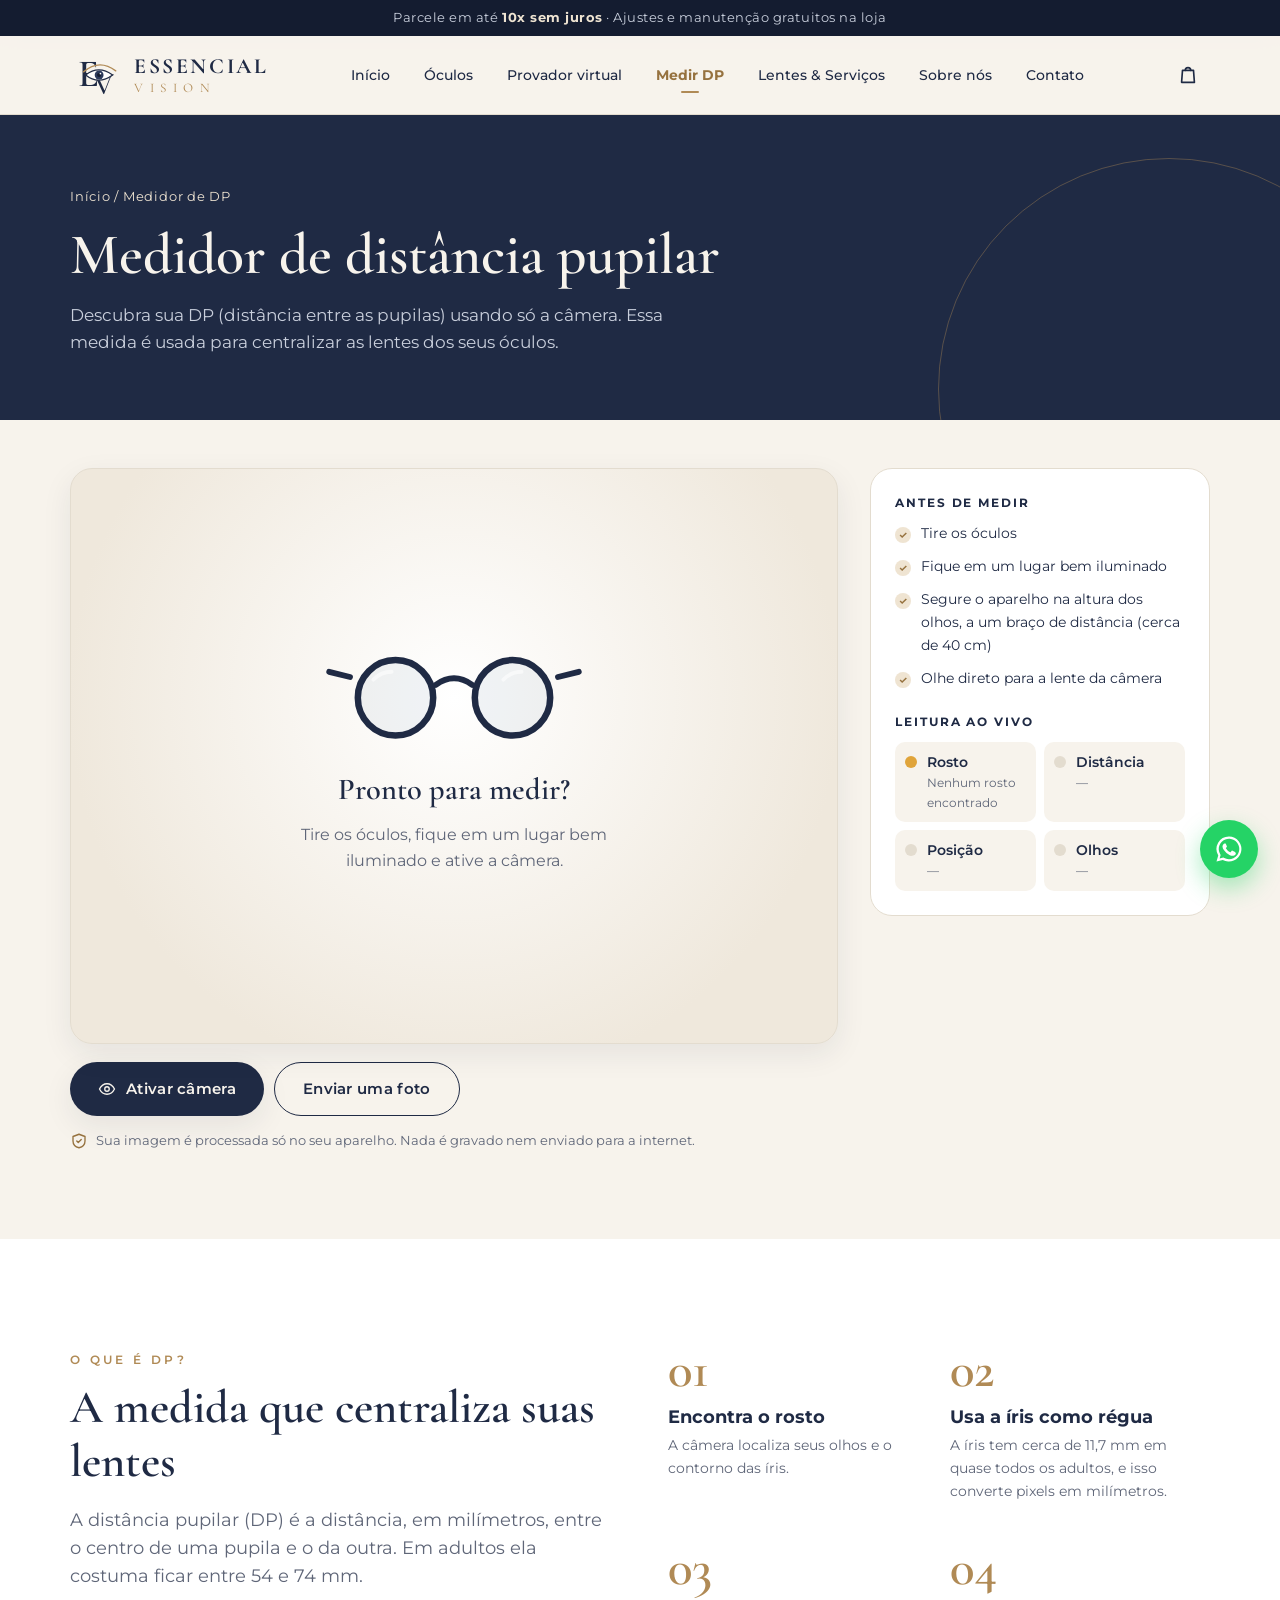
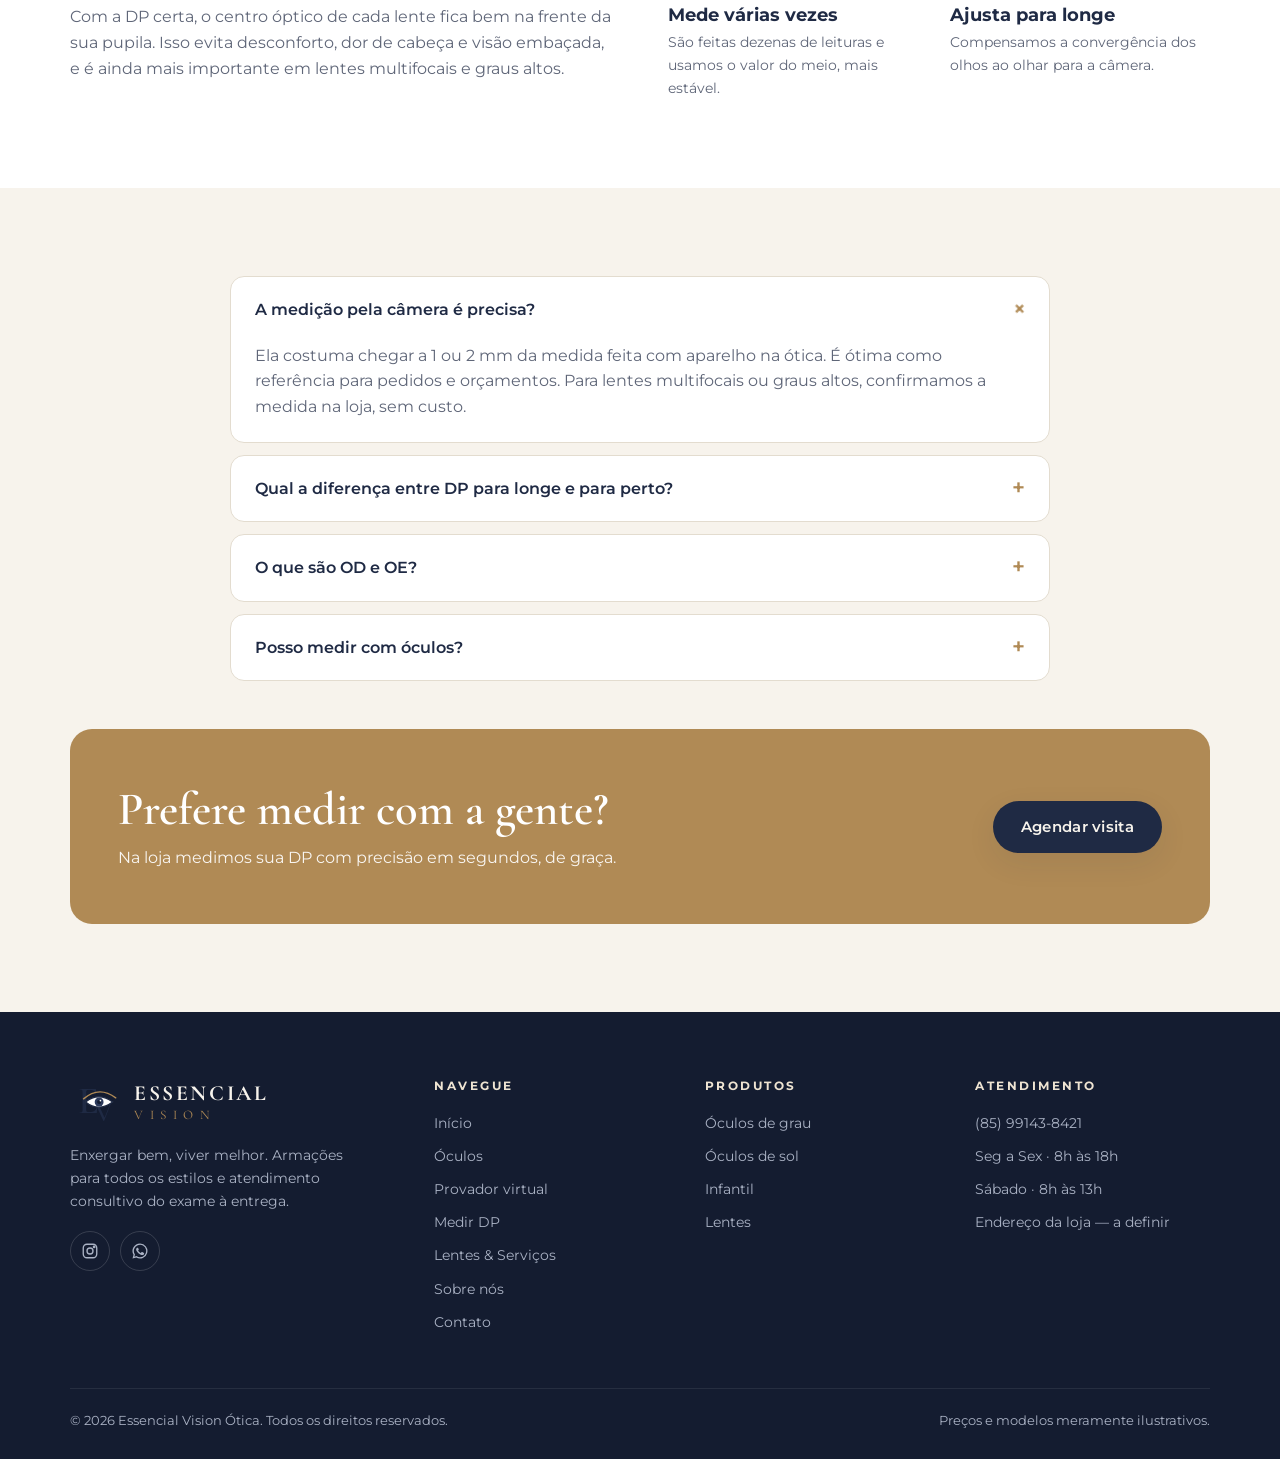
==== medidor.html @ 9a1ccf71 "Adiciona medidor de distância pupilar (DP) pela câmera Co-Authored-By: Claude Opus 5.5 <noreply@anth" ====
<!doctype html>
<html lang="pt-BR">
<head>
  <meta charset="utf-8">
  <meta name="viewport" content="width=device-width, initial-scale=1">
  <title>Medidor de DP | Essencial Vision Ótica</title>
  <meta name="description" content="Meça sua distância pupilar (DP) pela câmera do celular ou do computador, de graça, com o medidor online da Essencial Vision Ótica.">
  <link rel="icon" href="assets/logo-instagram.jpg">
  <link rel="preconnect" href="https://fonts.googleapis.com">
  <link rel="preconnect" href="https://fonts.gstatic.com" crossorigin>
  <link href="https://fonts.googleapis.com/css2?family=Cormorant+Garamond:wght@500;600;700&family=Montserrat:wght@400;500;600;700;800&display=swap" rel="stylesheet">
  <link rel="stylesheet" href="assets/style.css">
</head>
<body>
  <div id="site-header"></div>

  <main>
    <section class="page-hero">
      <div class="container">
        <div class="breadcrumb"><a href="index.html">Início</a> / Medidor de DP</div>
        <h1>Medidor de distância pupilar</h1>
        <p>Descubra sua DP (distância entre as pupilas) usando só a câmera. Essa medida é usada para centralizar as lentes dos seus óculos.</p>
      </div>
    </section>

    <section class="section" style="padding-top:48px">
      <div class="container tryon">
        <!-- Câmera -->
        <div>
          <div class="tryon__stage pd-stage" id="pd-stage" data-mode="idle">
            <video id="pd-video" playsinline muted autoplay hidden></video>
            <img id="pd-photo" alt="Sua foto" hidden>
            <canvas id="pd-canvas" aria-hidden="true"></canvas>
            <div class="pd-guide" aria-hidden="true"></div>
            <div class="pd-intro" id="pd-intro">
              <div class="pd-intro__art" data-art="redondo|#1f2a44|#9fb3c8|0.15"></div>
              <strong>Pronto para medir?</strong>
              <span>Tire os óculos, fique em um lugar bem iluminado e ative a câmera.</span>
            </div>
            <div class="tryon__hint" id="pd-dica" hidden>Centralize o rosto na moldura</div>
            <div class="tryon__status" id="pd-status" role="status" hidden></div>
            <div class="pd-progress" id="pd-progresso" hidden><span></span></div>
          </div>

          <div class="tryon__controls">
            <button class="btn btn--primary" id="btn-camera"><span data-icon="eye"></span> Ativar câmera</button>
            <button class="btn btn--gold" id="btn-medir" hidden>Medir agora</button>
            <label class="btn btn--outline" for="pd-upload" style="margin:0">Enviar uma foto</label>
            <input type="file" id="pd-upload" accept="image/*" hidden>
            <button class="btn btn--outline" id="btn-parar" hidden>Recomeçar</button>
          </div>
          <p class="tryon__privacy"><span data-icon="shield"></span> Sua imagem é processada só no seu aparelho. Nada é gravado nem enviado para a internet.</p>
        </div>

        <!-- Painel -->
        <aside class="tryon__panel">
          <h4 class="tryon__label">Antes de medir</h4>
          <ul class="checklist" style="margin:0 0 6px">
            <li>Tire os óculos</li>
            <li>Fique em um lugar bem iluminado</li>
            <li>Segure o aparelho na altura dos olhos, a um braço de distância (cerca de 40 cm)</li>
            <li>Olhe direto para a lente da câmera</li>
          </ul>

          <h4 class="tryon__label">Leitura ao vivo</h4>
          <ul class="pd-checks">
            <li data-check="rosto"><i></i><div>Rosto<small>—</small></div></li>
            <li data-check="distancia"><i></i><div>Distância<small>—</small></div></li>
            <li data-check="reto"><i></i><div>Posição<small>—</small></div></li>
            <li data-check="olhos"><i></i><div>Olhos<small>—</small></div></li>
          </ul>

          <div class="pd-result" id="pd-resultado" hidden>
            <span class="product__cat">Sua DP para longe</span>
            <div class="pd-result__big"><span id="pd-valor">—</span> <small>mm</small></div>
            <div class="pd-result__grid">
              <div><small>Para perto (leitura)</small><strong><span id="pd-perto">—</span> mm</strong></div>
              <div><small>Olho direito (OD)</small><strong><span id="pd-od">—</span> mm</strong></div>
              <div><small>Olho esquerdo (OE)</small><strong><span id="pd-oe">—</span> mm</strong></div>
            </div>
            <p class="pd-result__note" id="pd-precisao"></p>
            <div style="display:flex;flex-direction:column;gap:10px;margin-top:14px">
              <button class="btn btn--primary" id="pd-wa"><span data-icon="whatsapp"></span> Enviar para a loja</button>
              <button class="btn btn--outline" id="pd-copiar">Copiar medidas</button>
            </div>
          </div>
        </aside>
      </div>
    </section>

    <!-- Explicação -->
    <section class="section section--white">
      <div class="container split">
        <div>
          <span class="eyebrow">O que é DP?</span>
          <h2>A medida que centraliza suas lentes</h2>
          <p class="lead">A distância pupilar (DP) é a distância, em milímetros, entre o centro de uma pupila e o da outra. Em adultos ela costuma ficar entre 54 e 74 mm.</p>
          <p style="color:var(--muted)">Com a DP certa, o centro óptico de cada lente fica bem na frente da sua pupila. Isso evita desconforto, dor de cabeça e visão embaçada, e é ainda mais importante em lentes multifocais e graus altos.</p>
        </div>
        <div class="steps pd-how">
          <div class="step"><h3>Encontra o rosto</h3><p>A câmera localiza seus olhos e o contorno das íris.</p></div>
          <div class="step"><h3>Usa a íris como régua</h3><p>A íris tem cerca de 11,7 mm em quase todos os adultos, e isso converte pixels em milímetros.</p></div>
          <div class="step"><h3>Mede várias vezes</h3><p>São feitas dezenas de leituras e usamos o valor do meio, mais estável.</p></div>
          <div class="step"><h3>Ajusta para longe</h3><p>Compensamos a convergência dos olhos ao olhar para a câmera.</p></div>
        </div>
      </div>
    </section>

    <section class="section">
      <div class="container">
        <div class="faq">
          <details open><summary>A medição pela câmera é precisa?</summary><p>Ela costuma chegar a 1 ou 2 mm da medida feita com aparelho na ótica. É ótima como referência para pedidos e orçamentos. Para lentes multifocais ou graus altos, confirmamos a medida na loja, sem custo.</p></details>
          <details><summary>Qual a diferença entre DP para longe e para perto?</summary><p>Ao olhar para perto os olhos se aproximam (convergem), por isso a DP de perto é cerca de 3 mm menor. Óculos de uso geral usam a DP de longe; óculos só de leitura usam a de perto.</p></details>
          <details><summary>O que são OD e OE?</summary><p>É a DP monocular: a distância de cada pupila até o centro do nariz. OD é o olho direito e OE o esquerdo. Ela é usada em lentes multifocais e quando o rosto não é perfeitamente simétrico (o que é normal).</p></details>
          <details><summary>Posso medir com óculos?</summary><p>Não. Os óculos refletem luz e distorcem a imagem dos olhos. Tire os óculos para medir.</p></details>
        </div>
        <div class="cta" style="margin-top:48px">
          <div><h2>Prefere medir com a gente?</h2><p>Na loja medimos sua DP com precisão em segundos, de graça.</p></div>
          <a href="contato.html" class="btn btn--primary">Agendar visita</a>
        </div>
      </div>
    </section>
  </main>

  <div id="site-footer"></div>
  <script src="assets/app.js"></script>
  <script type="module" src="assets/medidor.js"></script>
</body>
</html>
---- assets/style.css ----
/* ==========================================================
   Essencial Vision Ótica — estilos globais
   Cores baseadas na identidade do Instagram @oticaessencialvision
   ========================================================== */
:root {
  --navy: #1f2a44;
  --navy-900: #141c30;
  --navy-700: #2c3a5c;
  --gold: #b08a55;
  --gold-600: #96723f;
  --gold-100: #efe4d2;
  --cream: #f7f3ec;
  --cream-200: #efe8dc;
  --white: #ffffff;
  --text: #1f2a44;
  --muted: #5f6678;
  --line: #e3dccf;
  --danger: #a3302a;
  --success: #2f7a4f;

  --serif: "Cormorant Garamond", Georgia, "Times New Roman", serif;
  --sans: "Montserrat", "Segoe UI", Arial, sans-serif;

  --radius: 14px;
  --radius-lg: 22px;
  --shadow: 0 10px 30px rgba(31, 42, 68, 0.08);
  --shadow-lg: 0 20px 50px rgba(31, 42, 68, 0.16);
  --max: 1180px;
}

* { box-sizing: border-box; margin: 0; padding: 0; }
html { scroll-behavior: smooth; }
body {
  font-family: var(--sans);
  color: var(--text);
  background: var(--cream);
  line-height: 1.6;
  -webkit-font-smoothing: antialiased;
}
img, svg { max-width: 100%; display: block; }
a { color: inherit; text-decoration: none; }
button { font: inherit; cursor: pointer; border: 0; background: none; color: inherit; }
input, select, textarea { font: inherit; color: inherit; }

.container { width: 100%; max-width: var(--max); margin: 0 auto; padding: 0 20px; }
.section { padding: 88px 0; }
.section--white { background: var(--white); }
.section--navy { background: var(--navy); color: var(--cream); }
.section-head { text-align: center; max-width: 680px; margin: 0 auto 48px; }
.eyebrow {
  display: inline-block;
  font-size: .75rem; font-weight: 600; letter-spacing: .28em; text-transform: uppercase;
  color: var(--gold);
  margin-bottom: 12px;
}
h1, h2, h3 { line-height: 1.15; }
h1 { font-family: var(--sans); font-weight: 800; font-size: clamp(2.3rem, 5vw, 3.8rem); letter-spacing: -.02em; }
h2 { font-family: var(--serif); font-weight: 600; font-size: clamp(2rem, 4vw, 2.9rem); }
h3 { font-size: 1.15rem; font-weight: 700; }
.lead { font-size: 1.1rem; color: var(--muted); }
.section--navy .lead { color: #c9cfdc; }
.gold { color: var(--gold); }

/* ---------- Botões ---------- */
.btn {
  display: inline-flex; align-items: center; justify-content: center; gap: 10px;
  padding: 14px 28px; border-radius: 999px;
  font-weight: 600; font-size: .95rem; letter-spacing: .02em;
  transition: transform .2s, background .2s, box-shadow .2s, color .2s;
}
.btn:hover { transform: translateY(-2px); }
.btn--primary { background: var(--navy); color: var(--cream); box-shadow: var(--shadow); }
.btn--primary:hover { background: var(--navy-700); }
.btn--gold { background: var(--gold); color: var(--white); }
.btn--gold:hover { background: var(--gold-600); }
.btn--outline { border: 1.5px solid var(--navy); color: var(--navy); }
.btn--outline:hover { background: var(--navy); color: var(--cream); }
.btn--light { border: 1.5px solid rgba(247,243,236,.5); color: var(--cream); }
.btn--light:hover { background: var(--cream); color: var(--navy); }
.btn--block { width: 100%; }
.btn svg { width: 18px; height: 18px; }

/* ---------- Topo / navegação ---------- */
.topbar {
  background: var(--navy-900); color: #c9cfdc; font-size: .8rem;
  text-align: center; padding: 8px 16px; letter-spacing: .04em;
}
.topbar strong { color: var(--gold-100); }
.header {
  position: sticky; top: 0; z-index: 50;
  background: rgba(247, 243, 236, .94);
  backdrop-filter: blur(10px);
  border-bottom: 1px solid var(--line);
}
.header__inner { display: flex; align-items: center; justify-content: space-between; height: 78px; gap: 20px; }
.brand { display: flex; align-items: center; gap: 12px; }
.brand__mark { width: 52px; height: 52px; }
.brand__text { display: flex; flex-direction: column; line-height: 1; }
.brand__name { font-family: var(--serif); font-weight: 700; font-size: 1.35rem; letter-spacing: .12em; color: var(--navy); }
.brand__sub { font-family: var(--serif); font-size: .82rem; letter-spacing: .5em; color: var(--gold); margin-top: 4px; }

.nav { display: flex; align-items: center; gap: 6px; }
.nav a {
  position: relative; padding: 10px 14px; font-size: .9rem; font-weight: 500; color: var(--navy);
  border-radius: 999px; transition: background .2s;
}
.nav a:hover { background: var(--cream-200); }
.nav a.active { color: var(--gold-600); font-weight: 700; }
.nav a.active::after {
  content: ""; position: absolute; left: 50%; bottom: 4px; width: 18px; height: 2px;
  background: var(--gold); transform: translateX(-50%); border-radius: 2px;
}
.header__actions { display: flex; align-items: center; gap: 8px; }
.icon-btn {
  position: relative; width: 44px; height: 44px; border-radius: 50%;
  display: grid; place-items: center; color: var(--navy); transition: background .2s;
}
.icon-btn:hover { background: var(--cream-200); }
.icon-btn svg { width: 22px; height: 22px; }
.cart-count {
  position: absolute; top: 4px; right: 2px; min-width: 18px; height: 18px; padding: 0 5px;
  border-radius: 999px; background: var(--gold); color: #fff; font-size: .68rem; font-weight: 700;
  display: grid; place-items: center;
}
.cart-count[data-count="0"] { display: none; }
.menu-toggle { display: none; }

@media (max-width: 920px) {
  .menu-toggle { display: grid; }
  .nav {
    position: absolute; top: 100%; left: 0; right: 0; flex-direction: column; align-items: stretch;
    background: var(--cream); padding: 12px 20px 24px; border-bottom: 1px solid var(--line);
    box-shadow: var(--shadow); display: none;
  }
  .nav.open { display: flex; animation: pop .2s ease; }
  .nav a { padding: 14px 12px; border-radius: 10px; }
  .nav a.active::after { left: 12px; transform: none; bottom: 8px; }
  .brand__name { font-size: 1.1rem; }
  .brand__mark { width: 44px; height: 44px; }
}

/* ---------- Hero ---------- */
.hero { position: relative; overflow: hidden; padding: 80px 0 100px; }
.hero::before {
  content: ""; position: absolute; right: -180px; top: -160px; width: 620px; height: 620px;
  border-radius: 50%; background: radial-gradient(circle, var(--gold-100) 0%, transparent 70%);
}
.hero__grid { position: relative; display: grid; grid-template-columns: 1.1fr 1fr; gap: 48px; align-items: center; }
.hero h1 span { color: var(--gold); display: block; }
.hero .lead { margin: 22px 0 34px; max-width: 520px; }
.hero__cta { display: flex; flex-wrap: wrap; gap: 14px; }
.hero__stats { display: flex; gap: 36px; margin-top: 44px; flex-wrap: wrap; }
.hero__stats strong { display: block; font-weight: 800; font-size: 1.9rem; color: var(--navy); line-height: 1; }
.hero__stats span { font-size: .82rem; color: var(--muted); }
.hero__visual {
  position: relative; aspect-ratio: 1/1; border-radius: 50%;
  background: var(--navy); display: grid; place-items: center; box-shadow: var(--shadow-lg);
}
.hero__visual::after {
  content: ""; position: absolute; inset: -16px; border-radius: 50%; border: 1.5px solid var(--gold); opacity: .55;
}
.hero__visual .glasses, .frame .glasses { width: 100%; }
.btn [data-icon], .socials [data-icon] { display: inline-flex; }
.hero__badge {
  position: absolute; background: var(--white); border-radius: 16px; padding: 14px 18px;
  box-shadow: var(--shadow-lg); font-size: .82rem; display: flex; gap: 12px; align-items: center;
}
.hero__badge strong { display: block; color: var(--navy); font-size: .95rem; }
.hero__badge .dot { width: 38px; height: 38px; border-radius: 50%; background: var(--gold-100); display: grid; place-items: center; color: var(--gold-600); }
.hero__badge .dot svg { width: 20px; height: 20px; }
.hero__badge--1 { left: -24px; bottom: 12%; }
.hero__badge--2 { right: -10px; top: 10%; }

@media (max-width: 920px) {
  .hero { padding: 48px 0 72px; }
  .hero__grid { grid-template-columns: 1fr; }
  .hero__visual { max-width: 420px; margin: 0 auto; width: 100%; }
  .hero__badge--1 { left: 0; }
  .hero__badge--2 { right: 0; }
}

/* ---------- Page header (páginas internas) ---------- */
.page-hero { background: var(--navy); color: var(--cream); padding: 72px 0 64px; position: relative; overflow: hidden; }
.page-hero::after {
  content: ""; position: absolute; right: -120px; bottom: -200px; width: 460px; height: 460px;
  border-radius: 50%; border: 1.5px solid rgba(176,138,85,.4);
}
.page-hero h1 { font-family: var(--serif); font-weight: 600; font-size: clamp(2.4rem, 5vw, 3.6rem); letter-spacing: 0; }
.page-hero p { color: #c9cfdc; max-width: 620px; margin-top: 14px; font-size: 1.05rem; }
.breadcrumb { font-size: .8rem; color: var(--gold-100); margin-bottom: 14px; letter-spacing: .06em; }
.breadcrumb a:hover { text-decoration: underline; }

/* ---------- Cards de benefícios ---------- */
.features { display: grid; grid-template-columns: repeat(4, 1fr); gap: 20px; }
.feature {
  background: var(--white); border: 1px solid var(--line); border-radius: var(--radius);
  padding: 28px 24px; transition: transform .25s, box-shadow .25s;
}
.feature:hover { transform: translateY(-4px); box-shadow: var(--shadow); }
.feature__icon {
  width: 52px; height: 52px; border-radius: 14px; background: var(--navy); color: var(--gold-100);
  display: grid; place-items: center; margin-bottom: 18px;
}
.feature__icon svg { width: 26px; height: 26px; }
.feature p { color: var(--muted); font-size: .92rem; margin-top: 8px; }
@media (max-width: 920px) { .features { grid-template-columns: repeat(2, 1fr); } }
@media (max-width: 560px) { .features { grid-template-columns: 1fr; } }

/* ---------- Categorias ---------- */
.categories { display: grid; grid-template-columns: repeat(3, 1fr); gap: 22px; }
.category {
  position: relative; border-radius: var(--radius-lg); overflow: hidden; min-height: 300px;
  display: flex; flex-direction: column; justify-content: flex-end; padding: 28px;
  color: var(--cream); background: var(--navy); transition: transform .25s;
}
.category:hover { transform: translateY(-4px); }
.category:nth-child(2) { background: var(--gold-600); }
.category:nth-child(3) { background: var(--navy-700); }
.category .glasses { position: absolute; top: 34px; left: 50%; transform: translateX(-50%); width: 72%; }
.category h3 { font-family: var(--serif); font-size: 1.9rem; font-weight: 600; }
.category span { font-size: .85rem; opacity: .85; display: inline-flex; align-items: center; gap: 6px; }
@media (max-width: 820px) { .categories { grid-template-columns: 1fr; } }

/* ---------- Produtos ---------- */
.products { display: grid; grid-template-columns: repeat(auto-fill, minmax(250px, 1fr)); gap: 22px; }
.product {
  background: var(--white); border: 1px solid var(--line); border-radius: var(--radius);
  overflow: hidden; display: flex; flex-direction: column; transition: transform .25s, box-shadow .25s;
}
.product:hover { transform: translateY(-4px); box-shadow: var(--shadow); }
.product__img {
  position: relative; aspect-ratio: 4/3; background: linear-gradient(160deg, var(--cream) 0%, var(--cream-200) 100%);
  display: grid; place-items: center; cursor: pointer;
}
.product__img .glasses { width: 78%; transition: transform .35s; }
.product:hover .product__img .glasses { transform: scale(1.06) rotate(-2deg); }
.tag {
  position: absolute; top: 12px; left: 12px; padding: 4px 10px; border-radius: 999px;
  font-size: .68rem; font-weight: 700; letter-spacing: .08em; text-transform: uppercase;
  background: var(--navy); color: var(--cream);
}
.tag--gold { background: var(--gold); color: #fff; }
.tag--sale { background: var(--danger); }
.product__body { padding: 18px 18px 20px; display: flex; flex-direction: column; flex: 1; }
.product__cat { font-size: .7rem; letter-spacing: .18em; text-transform: uppercase; color: var(--gold-600); font-weight: 600; }
.product__name { font-size: 1.05rem; font-weight: 700; margin: 4px 0 2px; }
.product__meta { font-size: .82rem; color: var(--muted); }
.swatches { display: flex; gap: 6px; margin-top: 10px; }
.swatch { width: 16px; height: 16px; border-radius: 50%; border: 2px solid var(--white); box-shadow: 0 0 0 1px var(--line); }
.price { margin-top: auto; padding-top: 14px; display: flex; align-items: baseline; gap: 8px; flex-wrap: wrap; }
.price strong { font-size: 1.3rem; color: var(--navy); }
.price del { font-size: .85rem; color: var(--muted); }
.price small { width: 100%; font-size: .78rem; color: var(--muted); }
.product__actions { display: flex; gap: 8px; margin-top: 14px; }
.product__actions .btn { padding: 11px 14px; font-size: .85rem; flex: 1; }

/* ---------- Catálogo: filtros ---------- */
.catalog { display: grid; grid-template-columns: 260px 1fr; gap: 32px; align-items: start; }
.filters {
  position: sticky; top: 98px; background: var(--white); border: 1px solid var(--line);
  border-radius: var(--radius); padding: 22px;
}
.filters h4 { font-size: .75rem; letter-spacing: .2em; text-transform: uppercase; color: var(--gold-600); margin: 20px 0 10px; }
.filters h4:first-child { margin-top: 0; }
.chip-group { display: flex; flex-wrap: wrap; gap: 8px; }
.chip {
  padding: 7px 14px; border-radius: 999px; border: 1px solid var(--line); font-size: .82rem;
  background: var(--cream); transition: all .2s;
}
.chip:hover { border-color: var(--navy); }
.chip.active { background: var(--navy); color: var(--cream); border-color: var(--navy); }
.field { width: 100%; padding: 12px 14px; border: 1px solid var(--line); border-radius: 10px; background: var(--cream); }
.field:focus { outline: 2px solid var(--gold); outline-offset: 1px; border-color: transparent; }
.range-label { display: flex; justify-content: space-between; font-size: .82rem; color: var(--muted); }
input[type="range"] { width: 100%; accent-color: var(--navy); }
.catalog__bar { display: flex; justify-content: space-between; align-items: center; gap: 16px; margin-bottom: 20px; flex-wrap: wrap; }
.catalog__bar p { color: var(--muted); font-size: .9rem; }
.catalog__bar select { width: auto; }
.empty { text-align: center; padding: 60px 20px; color: var(--muted); grid-column: 1 / -1; }
.filters-toggle { display: none; }
.catalog > * { min-width: 0; }
@media (max-width: 920px) {
  .catalog { grid-template-columns: 1fr; }
  .filters { position: static; display: none; }
  .filters.open { display: block; }
  .filters-toggle { display: inline-flex; }
}

/* ---------- Modal produto ---------- */
.modal {
  position: fixed; inset: 0; z-index: 100; background: rgba(20, 28, 48, .6);
  display: none; align-items: center; justify-content: center; padding: 20px;
}
.modal.open { display: flex; }
.modal__box {
  position: relative; background: var(--white); border-radius: var(--radius-lg); max-width: 880px; width: 100%;
  max-height: 92vh; overflow: auto; display: grid; grid-template-columns: 1fr 1fr; animation: pop .25s ease;
}
@keyframes pop { from { opacity: 0; transform: scale(.96); } to { opacity: 1; transform: none; } }
.modal__img { background: var(--cream); display: grid; place-items: center; padding: 40px; }
.modal__body { padding: 36px 32px; }
.modal__close { position: absolute; top: 12px; right: 12px; width: 40px; height: 40px; border-radius: 50%; background: var(--cream); display: grid; place-items: center; }
.modal__close svg { width: 18px; height: 18px; }
.modal h3 { font-family: var(--serif); font-size: 2rem; font-weight: 600; }
.specs { list-style: none; margin: 18px 0; border-top: 1px solid var(--line); }
.specs li { display: flex; justify-content: space-between; padding: 10px 0; border-bottom: 1px solid var(--line); font-size: .9rem; }
.specs li span:first-child { color: var(--muted); }
.color-pick { display: flex; gap: 10px; margin: 8px 0 18px; }
.color-pick button { width: 30px; height: 30px; border-radius: 50%; border: 3px solid var(--white); box-shadow: 0 0 0 1px var(--line); }
.color-pick button.active { box-shadow: 0 0 0 2px var(--gold); }
@media (max-width: 720px) {
  .modal__box { grid-template-columns: 1fr; }
  .modal__body { padding: 26px 22px; }
}

/* ---------- Sacola (drawer) ---------- */
.drawer-overlay { position: fixed; inset: 0; background: rgba(20,28,48,.5); z-index: 90; opacity: 0; pointer-events: none; transition: opacity .3s; }
.drawer-overlay.open { opacity: 1; pointer-events: auto; }
.drawer {
  position: fixed; top: 0; right: 0; height: 100%; width: 400px; max-width: 100%; background: var(--white);
  z-index: 95; transform: translateX(100%); transition: transform .3s; display: flex; flex-direction: column;
}
.drawer.open { transform: none; }
.drawer__head { display: flex; justify-content: space-between; align-items: center; padding: 22px 24px; border-bottom: 1px solid var(--line); }
.drawer__head h3 { font-family: var(--serif); font-size: 1.6rem; font-weight: 600; }
.drawer__items { flex: 1; overflow: auto; padding: 8px 24px; }
.cart-item { display: grid; grid-template-columns: 84px 1fr auto; gap: 14px; padding: 16px 0; border-bottom: 1px solid var(--line); align-items: center; }
.cart-item__img { background: var(--cream); border-radius: 10px; padding: 10px; }
.cart-item h4 { font-size: .92rem; }
.cart-item p { font-size: .8rem; color: var(--muted); }
.qty { display: inline-flex; align-items: center; border: 1px solid var(--line); border-radius: 999px; margin-top: 6px; }
.qty button { width: 28px; height: 28px; font-weight: 700; }
.qty span { min-width: 22px; text-align: center; font-size: .85rem; }
.remove { font-size: .75rem; color: var(--danger); }
.drawer__foot { padding: 20px 24px; border-top: 1px solid var(--line); background: var(--cream); }
.drawer__total { display: flex; justify-content: space-between; font-size: 1.1rem; margin-bottom: 4px; }
.drawer__foot small { display: block; color: var(--muted); margin-bottom: 14px; font-size: .8rem; }
.drawer__empty { text-align: center; color: var(--muted); padding: 60px 10px; }

/* ---------- Lentes / serviços ---------- */
.lens-grid { display: grid; grid-template-columns: repeat(3, 1fr); gap: 22px; }
.lens {
  background: var(--white); border: 1px solid var(--line); border-radius: var(--radius-lg); padding: 30px 26px;
  display: flex; flex-direction: column; position: relative;
}
.lens--featured { border: 2px solid var(--gold); }
.lens--featured::before {
  content: "Mais escolhida"; position: absolute; top: -13px; left: 26px; background: var(--gold); color: #fff;
  font-size: .7rem; font-weight: 700; letter-spacing: .1em; text-transform: uppercase; padding: 4px 12px; border-radius: 999px;
}
.lens h3 { font-family: var(--serif); font-size: 1.7rem; font-weight: 600; }
.lens > p { color: var(--muted); font-size: .9rem; margin: 6px 0 18px; }
.lens__price { font-size: .85rem; color: var(--muted); }
.lens__price strong { font-size: 2rem; color: var(--navy); font-family: var(--serif); }
.checklist { list-style: none; margin: 18px 0 24px; flex: 1; }
.checklist li { position: relative; padding-left: 26px; margin-bottom: 10px; font-size: .9rem; }
.checklist li::before {
  content: ""; position: absolute; left: 0; top: 5px; width: 16px; height: 16px; border-radius: 50%;
  background: var(--gold-100) url("data:image/svg+xml,%3Csvg xmlns='http://www.w3.org/2000/svg' viewBox='0 0 24 24' fill='none' stroke='%2396723f' stroke-width='3.5'%3E%3Cpath d='M5 12l5 5L20 7'/%3E%3C/svg%3E") center/10px no-repeat;
}
@media (max-width: 920px) { .lens-grid { grid-template-columns: 1fr; max-width: 520px; margin: 0 auto; } }

.table-wrap { overflow-x: auto; background: var(--white); border-radius: var(--radius); border: 1px solid var(--line); }
table { width: 100%; border-collapse: collapse; min-width: 560px; }
th, td { text-align: left; padding: 16px 20px; border-bottom: 1px solid var(--line); font-size: .92rem; }
th { background: var(--navy); color: var(--cream); font-weight: 600; font-size: .8rem; letter-spacing: .08em; text-transform: uppercase; }
tr:last-child td { border-bottom: 0; }
td strong { color: var(--navy); }

.steps { display: grid; grid-template-columns: repeat(4, 1fr); gap: 22px; counter-reset: step; }
.step { position: relative; padding-top: 18px; }
.step::before {
  counter-increment: step; content: "0" counter(step);
  font-family: var(--serif); font-size: 3.2rem; font-weight: 600; color: var(--gold); line-height: 1; display: block; margin-bottom: 10px;
}
.step p { color: #c9cfdc; font-size: .9rem; margin-top: 6px; }
@media (max-width: 920px) { .steps { grid-template-columns: repeat(2, 1fr); } }
@media (max-width: 520px) { .steps { grid-template-columns: 1fr; } }

.faq { max-width: 820px; margin: 0 auto; }
.faq details { background: var(--white); border: 1px solid var(--line); border-radius: var(--radius); margin-bottom: 12px; }
.faq summary {
  list-style: none; cursor: pointer; padding: 20px 24px; font-weight: 600; display: flex; justify-content: space-between; gap: 16px;
}
.faq summary::-webkit-details-marker { display: none; }
.faq summary::after { content: "+"; font-size: 1.4rem; color: var(--gold); line-height: 1; transition: transform .2s; }
.faq details[open] summary::after { transform: rotate(45deg); }
.faq details p { padding: 0 24px 22px; color: var(--muted); }

/* ---------- Split / sobre ---------- */
.split { display: grid; grid-template-columns: 1fr 1fr; gap: 56px; align-items: center; }
.split p + p { margin-top: 14px; }
.split .lead { margin-top: 18px; }
.frame {
  position: relative; border-radius: var(--radius-lg); background: var(--navy); aspect-ratio: 4/5;
  display: grid; place-items: center; overflow: hidden;
}
.frame::before { content: ""; position: absolute; inset: 18px; border: 1.5px solid rgba(176,138,85,.55); border-radius: 16px; }
.frame .logo-full { width: 70%; }
@media (max-width: 860px) { .split { grid-template-columns: 1fr; } .frame { max-width: 440px; } }

.values { display: grid; grid-template-columns: repeat(3, 1fr); gap: 22px; }
.value { border-top: 2px solid var(--gold); padding-top: 20px; }
.value h3 { font-family: var(--serif); font-size: 1.6rem; font-weight: 600; }
.value p { color: var(--muted); margin-top: 6px; font-size: .93rem; }
@media (max-width: 820px) { .values { grid-template-columns: 1fr; } }

.team { display: grid; grid-template-columns: repeat(3, 1fr); gap: 22px; }
.member { background: var(--white); border: 1px solid var(--line); border-radius: var(--radius); padding: 28px; text-align: center; }
.avatar {
  width: 96px; height: 96px; margin: 0 auto 16px; border-radius: 50%; background: var(--navy); color: var(--gold-100);
  display: grid; place-items: center; font-family: var(--serif); font-size: 2.2rem; font-weight: 600;
  box-shadow: 0 0 0 4px var(--white), 0 0 0 5px var(--gold);
}
.member p { color: var(--muted); font-size: .88rem; }
@media (max-width: 820px) { .team { grid-template-columns: 1fr; max-width: 420px; margin: 0 auto; } }

/* ---------- Depoimentos ---------- */
.testimonials { display: grid; grid-template-columns: repeat(3, 1fr); gap: 22px; }
.testimonial { background: rgba(255,255,255,.05); border: 1px solid rgba(255,255,255,.1); border-radius: var(--radius); padding: 28px; }
.stars { color: var(--gold); letter-spacing: 3px; margin-bottom: 12px; }
.testimonial p { color: #dfe3ec; font-size: .95rem; }
.testimonial strong { display: block; margin-top: 16px; color: var(--gold-100); font-size: .9rem; }
@media (max-width: 920px) { .testimonials { grid-template-columns: 1fr; } }

/* ---------- CTA ---------- */
.cta {
  background: var(--gold); color: var(--white); border-radius: var(--radius-lg); padding: 54px 48px;
  display: flex; align-items: center; justify-content: space-between; gap: 30px; flex-wrap: wrap;
}
.cta h2 { color: var(--white); }
.cta p { opacity: .92; margin-top: 8px; }
.cta .btn--primary { background: var(--navy); }

/* ---------- Contato ---------- */
.contact { display: grid; grid-template-columns: 1.2fr 1fr; gap: 32px; align-items: start; }
.card { background: var(--white); border: 1px solid var(--line); border-radius: var(--radius-lg); padding: 34px; }
.form-grid { display: grid; grid-template-columns: 1fr 1fr; gap: 16px; }
.form-grid .full { grid-column: 1 / -1; }
label { display: block; font-size: .82rem; font-weight: 600; margin-bottom: 6px; }
textarea.field { resize: vertical; min-height: 110px; }
.info-list { list-style: none; }
.info-list li { display: flex; gap: 16px; padding: 18px 0; border-bottom: 1px solid var(--line); }
.info-list li:last-child { border-bottom: 0; }
.info-list .feature__icon { margin: 0; flex-shrink: 0; width: 46px; height: 46px; }
.info-list strong { display: block; }
.info-list span, .info-list a { color: var(--muted); font-size: .92rem; }
.info-list a:hover { color: var(--gold-600); }
.hours { width: 100%; font-size: .9rem; }
.hours div { display: flex; justify-content: space-between; padding: 6px 0; border-bottom: 1px dashed var(--line); color: var(--muted); }
.map {
  margin-top: 22px; border-radius: var(--radius); overflow: hidden; aspect-ratio: 16/10;
  background: var(--cream-200); display: grid; place-items: center; text-align: center; color: var(--muted); font-size: .9rem; padding: 20px;
}
.form-ok { display: none; margin-top: 16px; padding: 14px 16px; border-radius: 10px; background: #e6f2ea; color: var(--success); font-size: .9rem; }
.form-ok.show { display: block; }
@media (max-width: 920px) { .contact { grid-template-columns: 1fr; } }
@media (max-width: 560px) { .form-grid { grid-template-columns: 1fr; } .card { padding: 24px; } .cta { padding: 40px 26px; } }

/* ---------- Instagram faixa ---------- */
.insta { display: flex; align-items: center; justify-content: space-between; gap: 24px; flex-wrap: wrap; }
.insta__handle { display: flex; align-items: center; gap: 16px; }
.insta__handle img { width: 68px; height: 68px; border-radius: 50%; border: 2px solid var(--gold); }

/* ---------- Rodapé ---------- */
.footer { background: var(--navy-900); color: #aab2c4; padding: 64px 0 28px; font-size: .9rem; }
.footer__grid { display: grid; grid-template-columns: 1.4fr 1fr 1fr 1fr; gap: 36px; }
.footer h4 { color: var(--gold-100); font-size: .78rem; letter-spacing: .2em; text-transform: uppercase; margin-bottom: 16px; }
.footer ul { list-style: none; }
.footer li { margin-bottom: 10px; }
.footer a:hover { color: var(--gold-100); }
.footer .brand__name { color: var(--cream); }
.footer__bottom { border-top: 1px solid rgba(255,255,255,.08); margin-top: 44px; padding-top: 22px; display: flex; justify-content: space-between; gap: 16px; flex-wrap: wrap; font-size: .8rem; }
.socials { display: flex; gap: 10px; margin-top: 18px; }
.socials a { width: 40px; height: 40px; border-radius: 50%; border: 1px solid rgba(255,255,255,.15); display: grid; place-items: center; }
.socials a:hover { background: var(--gold); border-color: var(--gold); color: #fff; }
.socials svg { width: 18px; height: 18px; }
@media (max-width: 860px) { .footer__grid { grid-template-columns: 1fr 1fr; } }
@media (max-width: 520px) { .footer__grid { grid-template-columns: 1fr; } }

/* ---------- WhatsApp flutuante ---------- */
.wa-float {
  position: fixed; right: 22px; bottom: 22px; z-index: 80; width: 58px; height: 58px; border-radius: 50%;
  background: #25d366; color: #fff; display: grid; place-items: center; box-shadow: 0 10px 25px rgba(37,211,102,.4);
  transition: transform .2s;
}
.wa-float:hover { transform: scale(1.08); }
.wa-float svg { width: 30px; height: 30px; }

/* ---------- Toast ---------- */
.toast {
  position: fixed; left: 50%; bottom: 28px; transform: translate(-50%, 140%); z-index: 120;
  background: var(--navy); color: var(--cream); padding: 14px 22px; border-radius: 999px; font-size: .9rem;
  box-shadow: var(--shadow-lg); transition: transform .3s; max-width: calc(100% - 40px);
}
.toast.show { transform: translate(-50%, 0); }

/* ---------- Animação de entrada ---------- */
.reveal { opacity: 0; transform: translateY(18px); transition: opacity .6s, transform .6s; }
.reveal.in { opacity: 1; transform: none; }
@media (prefers-reduced-motion: reduce) {
  .reveal { opacity: 1; transform: none; transition: none; }
  html { scroll-behavior: auto; }
}

/* ---------- Provador virtual ---------- */
.features--3 { grid-template-columns: repeat(3, 1fr); }
@media (max-width: 920px) { .features--3 { grid-template-columns: 1fr; } }

.tryon { display: grid; grid-template-columns: 1fr 340px; gap: 32px; align-items: start; }
.tryon > * { min-width: 0; }
.tryon__stage {
  position: relative; width: 100%; aspect-ratio: 4 / 3; max-height: 78vh; margin: 0 auto;
  border-radius: var(--radius-lg); overflow: hidden;
  background: radial-gradient(circle at 50% 40%, #ffffff 0%, var(--cream-200) 75%);
  border: 1px solid var(--line); box-shadow: var(--shadow);
}
.tryon__stage video, .tryon__stage img, .tryon__stage canvas {
  position: absolute; inset: 0; width: 100%; height: 100%; display: block; object-fit: fill;
}
.tryon__stage[data-mode="video"] video,
.tryon__stage[data-mode="video"] canvas { transform: scaleX(-1); }
.tryon__stage[data-mode="preview"] canvas { cursor: grab; }
.tryon__stage:not([data-mode="preview"]) .tryon__badge { display: none; }
.tryon__badge {
  position: absolute; top: 14px; left: 14px; padding: 6px 12px; border-radius: 999px;
  background: var(--navy); color: var(--cream); font-size: .72rem; font-weight: 600; letter-spacing: .08em; pointer-events: none;
}
.tryon__hint, .tryon__status {
  position: absolute; left: 50%; transform: translateX(-50%); padding: 10px 18px; border-radius: 999px;
  font-size: .85rem; text-align: center; pointer-events: none; max-width: calc(100% - 28px);
}
.tryon__hint { bottom: 16px; background: rgba(20,28,48,.8); color: #fff; }
.tryon__status { top: 50%; transform: translate(-50%, -50%); background: var(--white); color: var(--navy); box-shadow: var(--shadow-lg); border-radius: 14px; font-weight: 600; }
.tryon__status.error { color: var(--danger); }
.tryon__hint[hidden], .tryon__status[hidden] { display: none; }
.tryon__controls { display: flex; flex-wrap: wrap; gap: 10px; margin-top: 18px; }
.tryon__controls .btn { cursor: pointer; }
.tryon__controls .btn:disabled { opacity: .45; cursor: not-allowed; transform: none; }
.tryon__controls [hidden] { display: none; }
.tryon__privacy { display: flex; align-items: center; gap: 8px; color: var(--muted); font-size: .82rem; margin-top: 14px; }
.tryon__privacy [data-icon] { width: 18px; color: var(--gold-600); flex-shrink: 0; }

.tryon__panel { background: var(--white); border: 1px solid var(--line); border-radius: var(--radius-lg); padding: 24px; position: sticky; top: 98px; }
.tryon__label { font-size: .75rem; letter-spacing: .16em; text-transform: uppercase; color: var(--navy); margin: 22px 0 10px; }
.tryon__label:first-child { margin-top: 0; }
.tryon__models { display: grid; grid-template-columns: repeat(3, 1fr); gap: 8px; }
.tryon__model {
  border: 1.5px solid var(--line); border-radius: 12px; padding: 10px 6px 8px; background: var(--cream);
  display: flex; flex-direction: column; align-items: center; gap: 6px; font-size: .8rem; font-weight: 600; transition: border-color .2s;
}
.tryon__model:hover { border-color: var(--navy); }
.tryon__model.active { border-color: var(--gold); background: var(--gold-100); }
.tryon__model [data-art] { width: 100%; }
.tryon__product { margin-top: 24px; padding-top: 20px; border-top: 1px solid var(--line); }
.tryon__product h3 { font-family: var(--serif); font-size: 1.8rem; font-weight: 600; }
@media (max-width: 960px) {
  .tryon { grid-template-columns: 1fr; }
  .tryon__panel { position: static; }
}
.tag--3d { left: auto; right: 12px; background: var(--gold); color: #fff; z-index: 1; }
.tag--3d:hover { background: var(--navy); }
@media (max-width: 1100px) and (min-width: 921px) { .nav a { padding: 10px 9px; font-size: .84rem; } }
.tryon__stage [hidden] { display: none !important; }
.tryon__product .btn { flex: 1 1 100% !important; }

/* ---------- Medidor de DP ---------- */
.pd-stage[data-mode="idle"] canvas, .pd-stage[data-mode="idle"] .pd-guide { display: none; }
.pd-guide {
  position: absolute; left: 50%; top: 47%; width: 38%; aspect-ratio: 3 / 4; transform: translate(-50%, -50%);
  border: 3px dashed rgba(255,255,255,.75); border-radius: 50%; pointer-events: none; transition: border-color .2s;
  box-shadow: 0 0 0 9999px rgba(20,28,48,.28);
}
.pd-stage[data-mode="photo"] .pd-guide { display: none; }
.pd-stage.pd-ok .pd-guide { border-color: #3fbf7f; border-style: solid; }
.pd-intro {
  position: absolute; inset: 0; display: flex; flex-direction: column; align-items: center; justify-content: center;
  text-align: center; gap: 8px; padding: 24px; color: var(--navy);
}
.pd-intro[hidden] { display: none; }
.pd-intro__art { width: min(260px, 60%); margin-bottom: 10px; }
.pd-intro strong { font-family: var(--serif); font-size: 1.9rem; font-weight: 600; }
.pd-intro span { color: var(--muted); max-width: 360px; }
.pd-progress { position: absolute; left: 20px; right: 20px; top: 16px; height: 8px; border-radius: 999px; background: rgba(255,255,255,.5); overflow: hidden; }
.pd-progress[hidden] { display: none; }
.pd-progress span { display: block; height: 100%; width: 0; background: #3fbf7f; transition: width .15s; }

.pd-checks { list-style: none; display: grid; grid-template-columns: 1fr 1fr; gap: 8px; }
.pd-checks li { display: flex; gap: 10px; align-items: flex-start; padding: 10px; border-radius: 10px; background: var(--cream); font-size: .85rem; font-weight: 600; }
.pd-checks small { display: block; font-weight: 400; color: var(--muted); font-size: .75rem; }
.pd-checks i { width: 12px; height: 12px; border-radius: 50%; background: var(--line); margin-top: 4px; flex-shrink: 0; }
.pd-checks li.ok i { background: #3fbf7f; }
.pd-checks li.bad i { background: #e0a43a; }

.pd-result { margin-top: 22px; padding-top: 20px; border-top: 1px solid var(--line); }
.pd-result[hidden] { display: none; }
.pd-result__big { font-size: 3rem; font-weight: 800; color: var(--navy); line-height: 1.1; }
.pd-result__big small { font-size: 1.3rem; color: var(--muted); }
.pd-result__grid { display: grid; grid-template-columns: repeat(3, 1fr); gap: 8px; margin-top: 10px; }
.pd-result__grid div { background: var(--cream); border-radius: 10px; padding: 10px 8px; text-align: center; }
.pd-result__grid small { display: block; font-size: .68rem; color: var(--muted); line-height: 1.3; }
.pd-result__grid strong { font-size: .95rem; color: var(--navy); }
.pd-result__note { font-size: .8rem; color: var(--muted); margin-top: 12px; }
.pd-how { grid-template-columns: 1fr 1fr; }
.pd-how .step p { color: var(--muted); }
@media (max-width: 520px) { .pd-how { grid-template-columns: 1fr; } }
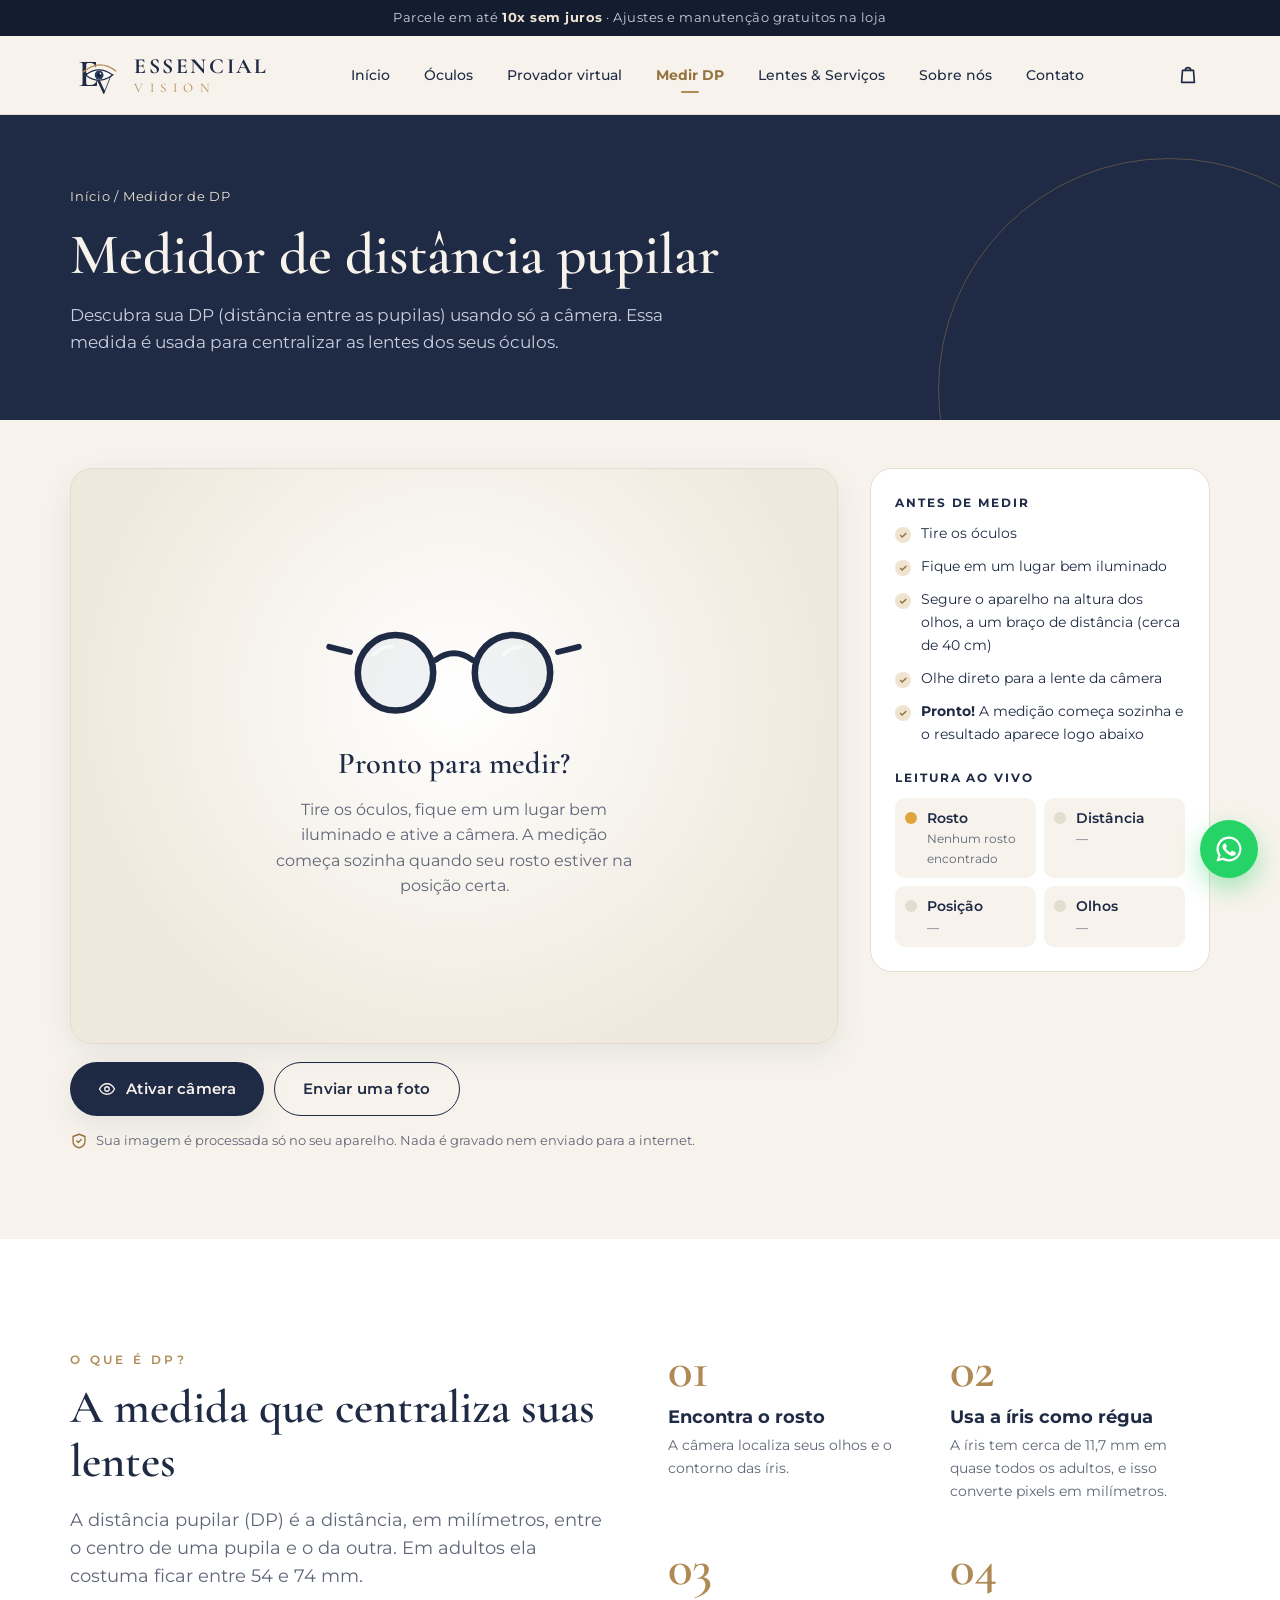
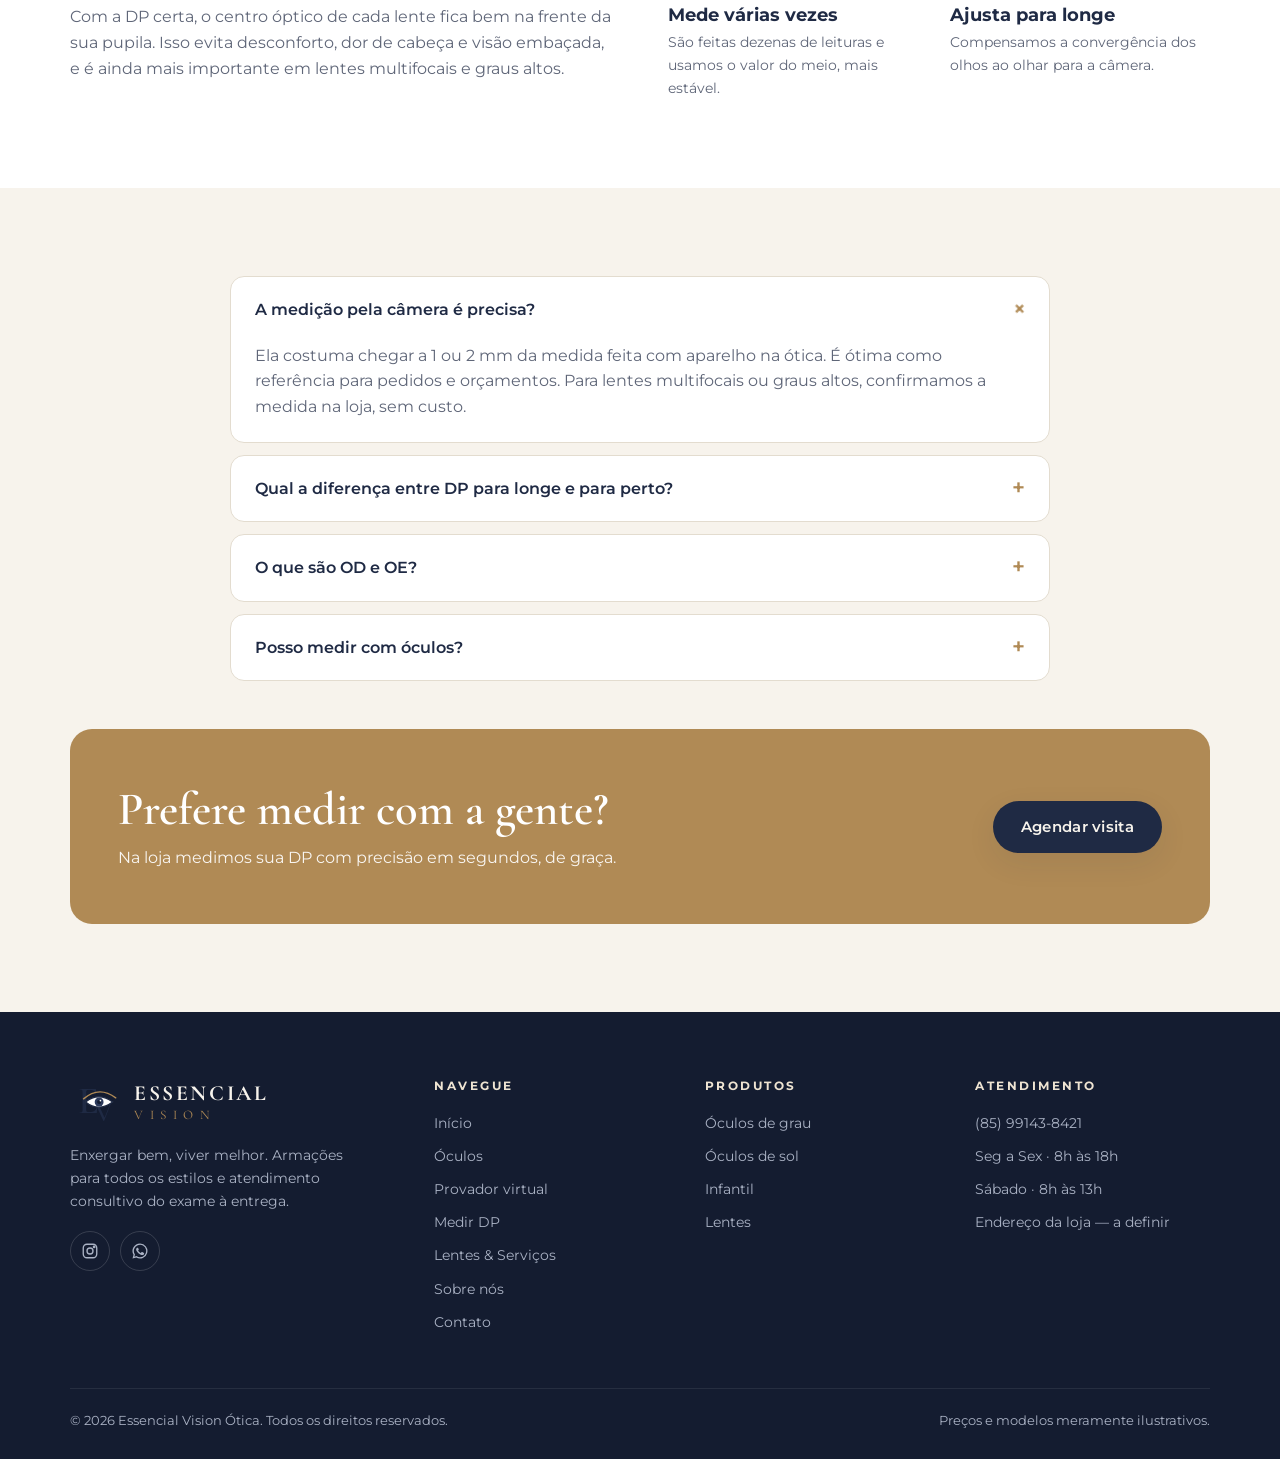
==== commit 03ed7200: "Medidor de DP: medição automática e rolagem até o resultado Co-Authored-By: Claude Opus 5.5 <noreply" ====
--- a/medidor.html
+++ b/medidor.html
@@ -35,7 +35,7 @@
             <div class="pd-intro" id="pd-intro">
               <div class="pd-intro__art" data-art="redondo|#1f2a44|#9fb3c8|0.15"></div>
               <strong>Pronto para medir?</strong>
-              <span>Tire os óculos, fique em um lugar bem iluminado e ative a câmera.</span>
+              <span>Tire os óculos, fique em um lugar bem iluminado e ative a câmera. A medição começa sozinha quando seu rosto estiver na posição certa.</span>
             </div>
             <div class="tryon__hint" id="pd-dica" hidden>Centralize o rosto na moldura</div>
             <div class="tryon__status" id="pd-status" role="status" hidden></div>
@@ -44,7 +44,7 @@
 
           <div class="tryon__controls">
             <button class="btn btn--primary" id="btn-camera"><span data-icon="eye"></span> Ativar câmera</button>
-            <button class="btn btn--gold" id="btn-medir" hidden>Medir agora</button>
+            <button class="btn btn--gold" id="btn-medir" hidden>Medir novamente</button>
             <label class="btn btn--outline" for="pd-upload" style="margin:0">Enviar uma foto</label>
             <input type="file" id="pd-upload" accept="image/*" hidden>
             <button class="btn btn--outline" id="btn-parar" hidden>Recomeçar</button>
@@ -60,6 +60,7 @@
             <li>Fique em um lugar bem iluminado</li>
             <li>Segure o aparelho na altura dos olhos, a um braço de distância (cerca de 40 cm)</li>
             <li>Olhe direto para a lente da câmera</li>
+            <li><strong>Pronto!</strong> A medição começa sozinha e o resultado aparece logo abaixo</li>
           </ul>
 
           <h4 class="tryon__label">Leitura ao vivo</h4>
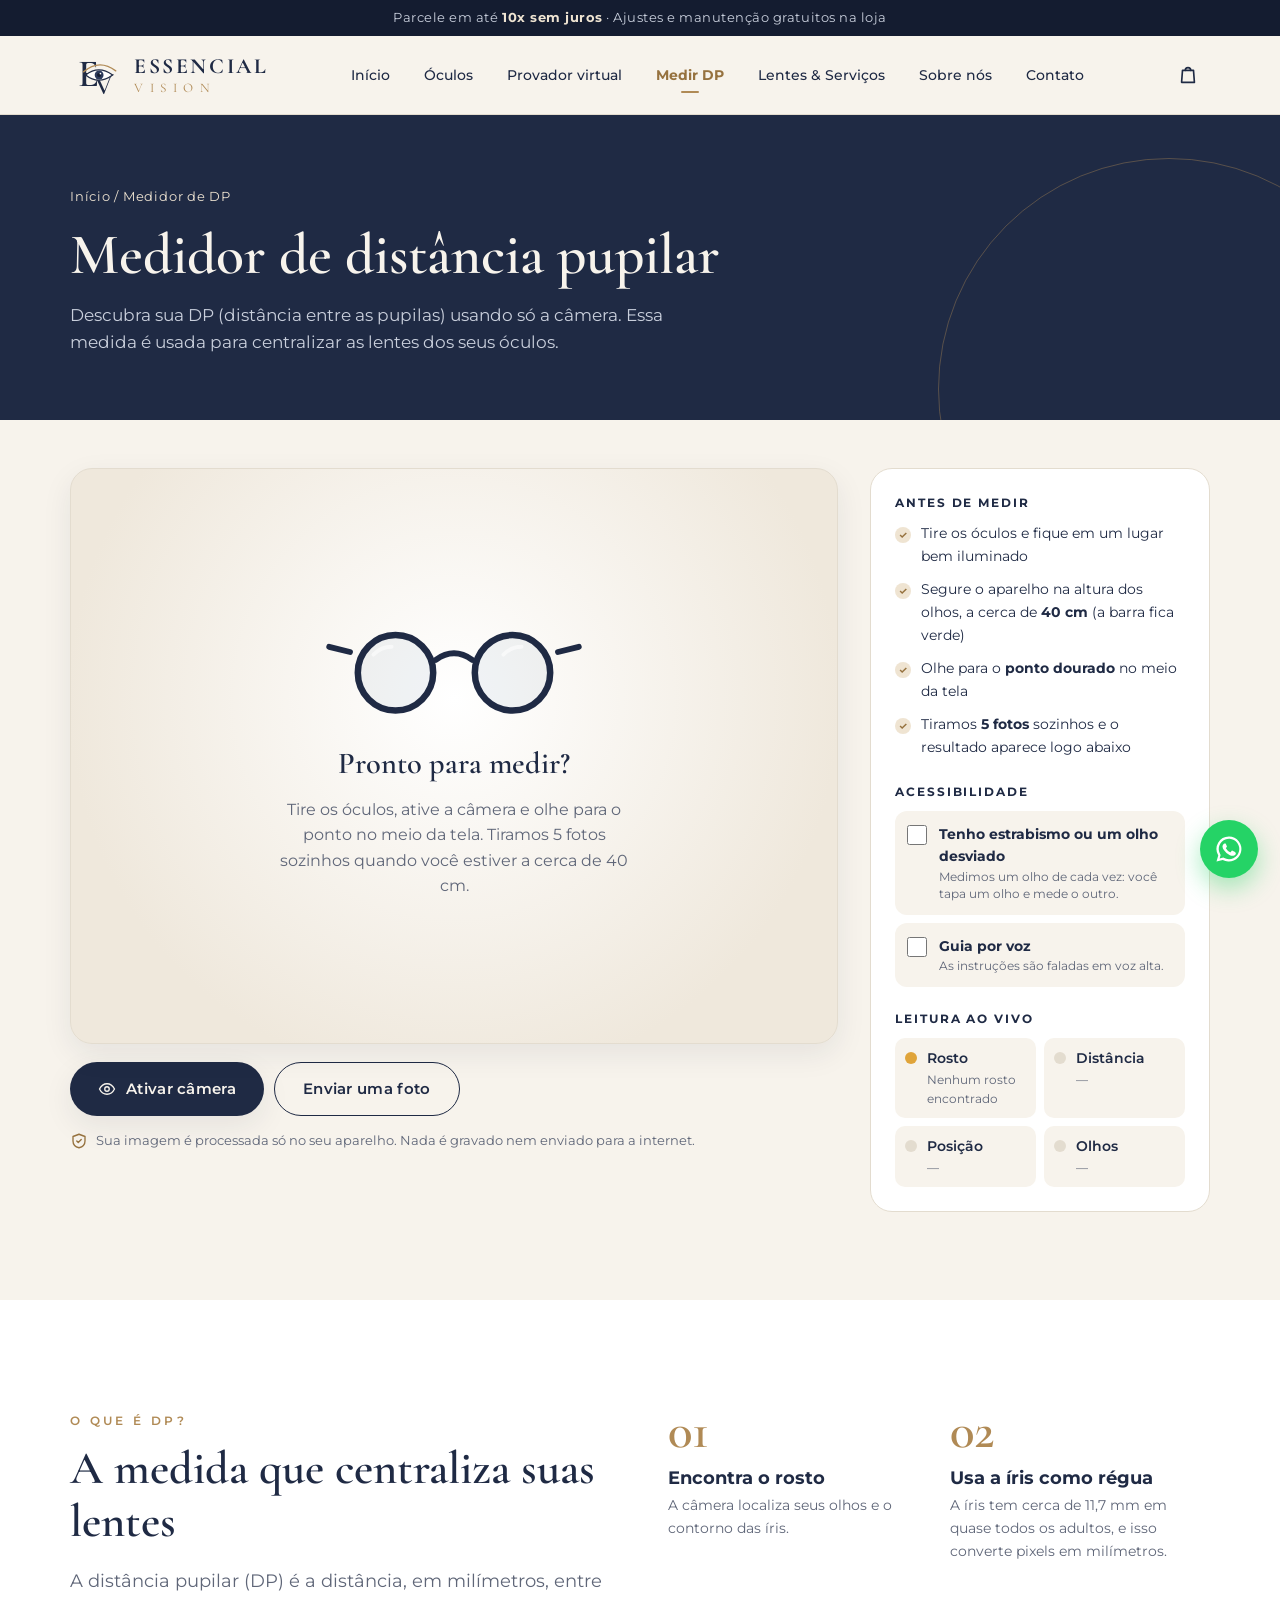
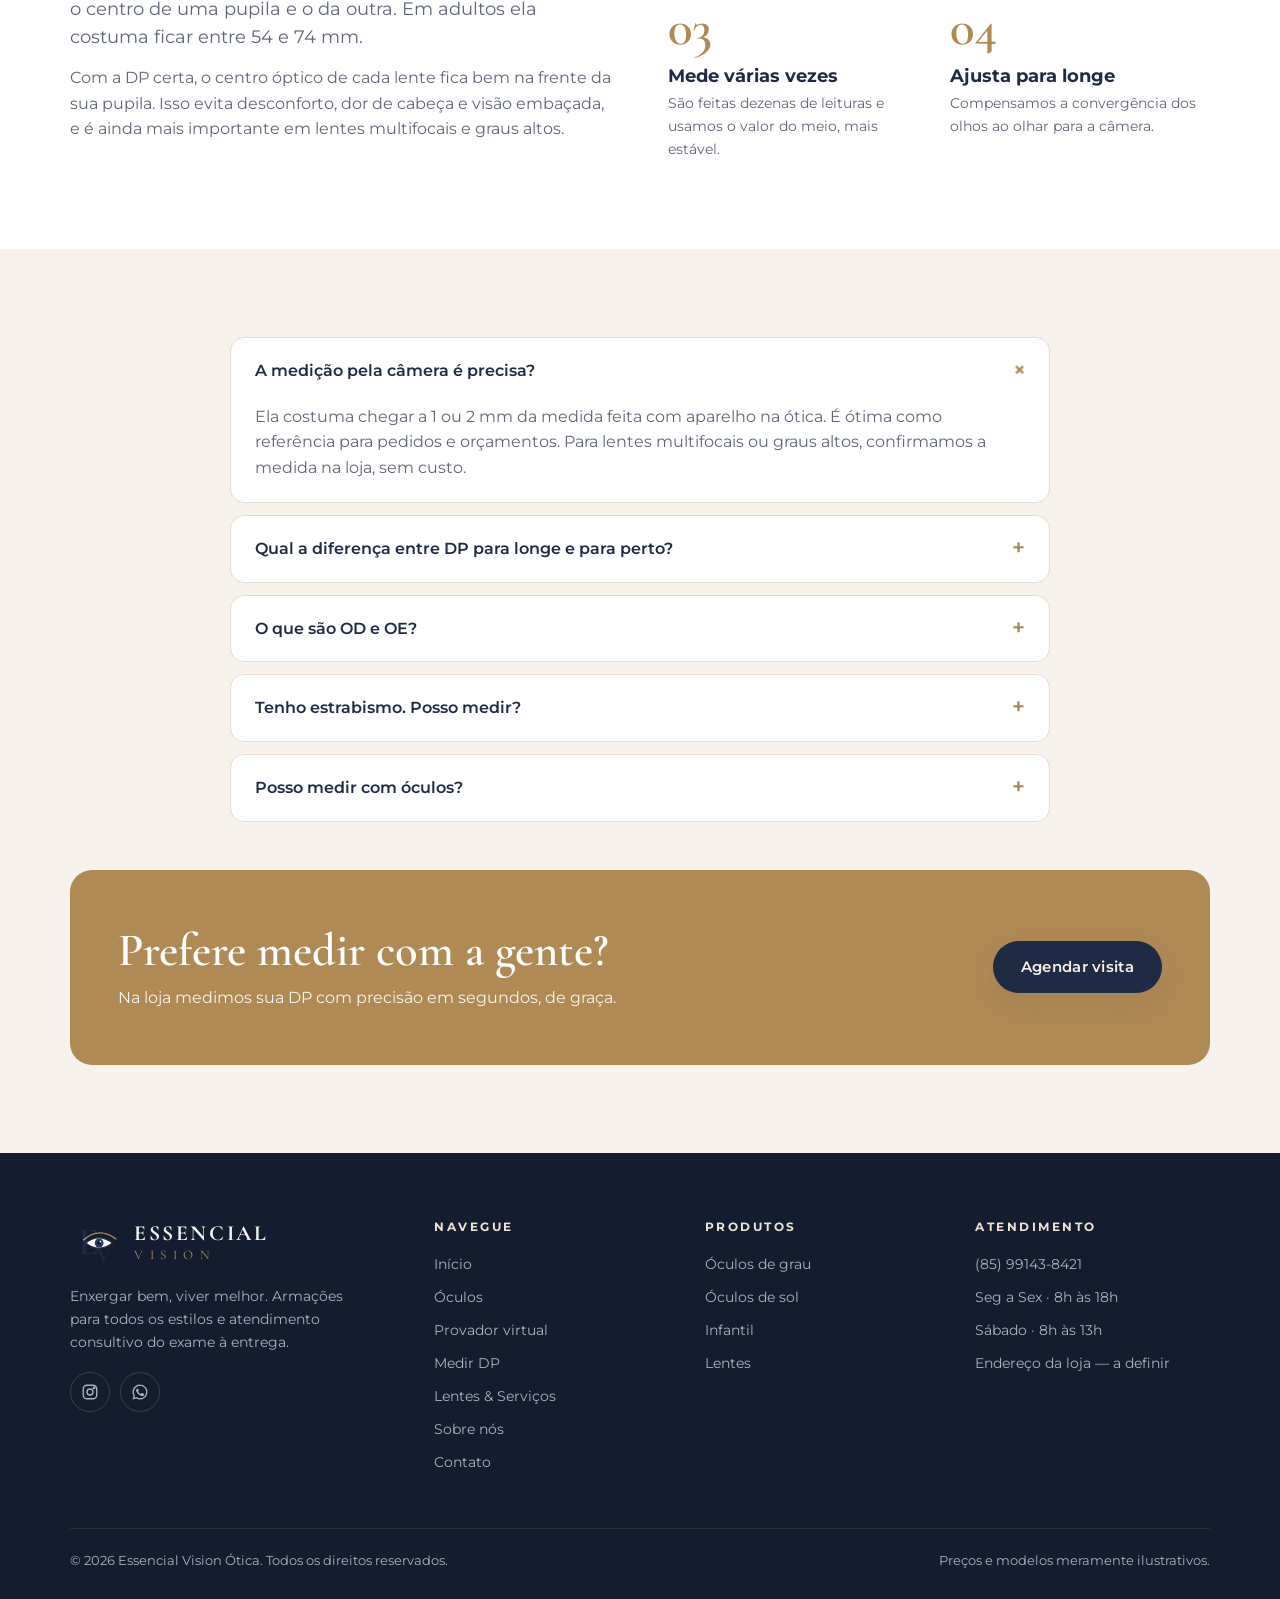
==== commit e47c9744: "Medidor de DP: 5 fotos com mediana, ponto fixo, distância fixa, modo estrabismo e guia por voz - Tir" ====
--- a/medidor.html
+++ b/medidor.html
@@ -29,17 +29,45 @@
         <div>
           <div class="tryon__stage pd-stage" id="pd-stage" data-mode="idle">
             <video id="pd-video" playsinline muted autoplay hidden></video>
-            <img id="pd-photo" alt="Sua foto" hidden>
+            <img id="pd-photo" alt="Foto usada na medição" hidden>
             <canvas id="pd-canvas" aria-hidden="true"></canvas>
             <div class="pd-guide" aria-hidden="true"></div>
+
+            <!-- Ponto fixo para o olhar -->
+            <div class="pd-ponto" aria-hidden="true"><span></span></div>
+
+            <!-- Medidor de distância -->
+            <div class="pd-dist" id="pd-dist" aria-hidden="true">
+              <div class="pd-dist__track"><div class="pd-dist__zona" id="pd-dist-zona"></div><div class="pd-dist__marca" id="pd-dist-marca"></div></div>
+              <div class="pd-dist__labels"><span>Perto</span><strong id="pd-dist-txt">—</strong><span>Longe</span></div>
+            </div>
+
+            <div class="pd-contador" id="pd-contador" hidden></div>
+            <div class="pd-etapa" id="pd-etapa" hidden></div>
+            <div class="pd-sim" id="pd-sim" hidden>Simulação de estrabismo ativa</div>
+            <div class="pd-flash" id="pd-flash"></div>
+
+            <!-- Instrução do modo um olho de cada vez -->
+            <div class="pd-aviso" id="pd-aviso" hidden>
+              <div class="pd-aviso__olho" id="pd-aviso-olho"></div>
+              <strong id="pd-aviso-titulo"></strong>
+              <span id="pd-aviso-texto"></span>
+              <b class="pd-aviso__tempo" id="pd-aviso-tempo"></b>
+            </div>
+
             <div class="pd-intro" id="pd-intro">
               <div class="pd-intro__art" data-art="redondo|#1f2a44|#9fb3c8|0.15"></div>
               <strong>Pronto para medir?</strong>
-              <span>Tire os óculos, fique em um lugar bem iluminado e ative a câmera. A medição começa sozinha quando seu rosto estiver na posição certa.</span>
+              <span>Tire os óculos, ative a câmera e olhe para o ponto no meio da tela. Tiramos 5 fotos sozinhos quando você estiver a cerca de 40 cm.</span>
             </div>
-            <div class="tryon__hint" id="pd-dica" hidden>Centralize o rosto na moldura</div>
-            <div class="tryon__status" id="pd-status" role="status" hidden></div>
-            <div class="pd-progress" id="pd-progresso" hidden><span></span></div>
+            <div class="tryon__hint" id="pd-dica" role="status" aria-live="polite" hidden>Centralize o rosto na moldura</div>
+            <div class="tryon__status" id="pd-status" role="alert" hidden></div>
+          </div>
+
+          <!-- As 5 fotos -->
+          <div class="pd-fotos" id="pd-fotos" hidden>
+            <div class="pd-fotos__head"><strong id="pd-fotos-titulo">Fotos da medição</strong><small id="pd-fotos-info">A DP final é a mediana das 5 fotos</small></div>
+            <div class="pd-fotos__grid" id="pd-fotos-grid"></div>
           </div>
 
           <div class="tryon__controls">
@@ -56,15 +84,24 @@
         <aside class="tryon__panel">
           <h4 class="tryon__label">Antes de medir</h4>
           <ul class="checklist" style="margin:0 0 6px">
-            <li>Tire os óculos</li>
-            <li>Fique em um lugar bem iluminado</li>
-            <li>Segure o aparelho na altura dos olhos, a um braço de distância (cerca de 40 cm)</li>
-            <li>Olhe direto para a lente da câmera</li>
-            <li><strong>Pronto!</strong> A medição começa sozinha e o resultado aparece logo abaixo</li>
+            <li>Tire os óculos e fique em um lugar bem iluminado</li>
+            <li>Segure o aparelho na altura dos olhos, a cerca de <strong>40 cm</strong> (a barra fica verde)</li>
+            <li>Olhe para o <strong>ponto dourado</strong> no meio da tela</li>
+            <li>Tiramos <strong>5 fotos</strong> sozinhos e o resultado aparece logo abaixo</li>
           </ul>
 
-          <h4 class="tryon__label">Leitura ao vivo</h4>
-          <ul class="pd-checks">
+          <h4 class="tryon__label">Acessibilidade</h4>
+          <label class="pd-toggle">
+            <input type="checkbox" id="pd-estrabismo">
+            <span><strong>Tenho estrabismo ou um olho desviado</strong><small>Medimos um olho de cada vez: você tapa um olho e mede o outro.</small></span>
+          </label>
+          <label class="pd-toggle">
+            <input type="checkbox" id="pd-voz">
+            <span><strong>Guia por voz</strong><small>As instruções são faladas em voz alta.</small></span>
+          </label>
+
+          <h4 class="tryon__label" id="pd-leitura-titulo">Leitura ao vivo</h4>
+          <ul class="pd-checks" id="pd-checks">
             <li data-check="rosto"><i></i><div>Rosto<small>—</small></div></li>
             <li data-check="distancia"><i></i><div>Distância<small>—</small></div></li>
             <li data-check="reto"><i></i><div>Posição<small>—</small></div></li>
@@ -80,6 +117,11 @@
               <div><small>Olho esquerdo (OE)</small><strong><span id="pd-oe">—</span> mm</strong></div>
             </div>
             <p class="pd-result__note" id="pd-precisao"></p>
+            <div class="pd-alerta" id="pd-alerta" hidden>
+              <strong>Seus olhos parecem olhar para direções diferentes</strong>
+              <p>Isso pode acontecer se você não olhou para o ponto, ou em casos de estrabismo. Para uma medida mais confiável, meça um olho de cada vez.</p>
+              <button class="btn btn--gold btn--block" id="pd-modo-estrabismo">Medir um olho de cada vez</button>
+            </div>
             <div style="display:flex;flex-direction:column;gap:10px;margin-top:14px">
               <button class="btn btn--primary" id="pd-wa"><span data-icon="whatsapp"></span> Enviar para a loja</button>
               <button class="btn btn--outline" id="pd-copiar">Copiar medidas</button>
@@ -113,6 +155,7 @@
           <details open><summary>A medição pela câmera é precisa?</summary><p>Ela costuma chegar a 1 ou 2 mm da medida feita com aparelho na ótica. É ótima como referência para pedidos e orçamentos. Para lentes multifocais ou graus altos, confirmamos a medida na loja, sem custo.</p></details>
           <details><summary>Qual a diferença entre DP para longe e para perto?</summary><p>Ao olhar para perto os olhos se aproximam (convergem), por isso a DP de perto é cerca de 3 mm menor. Óculos de uso geral usam a DP de longe; óculos só de leitura usam a de perto.</p></details>
           <details><summary>O que são OD e OE?</summary><p>É a DP monocular: a distância de cada pupila até o centro do nariz. OD é o olho direito e OE o esquerdo. Ela é usada em lentes multifocais e quando o rosto não é perfeitamente simétrico (o que é normal).</p></details>
+          <details><summary>Tenho estrabismo. Posso medir?</summary><p>Sim. Marque a opção “Tenho estrabismo ou um olho desviado”. Você tapa um olho com a mão e olha para o ponto com o outro, e depois inverte. Assim cada olho é medido enquanto está olhando reto. Se o medidor perceber que os olhos não estão alinhados, ele mesmo sugere esse modo.</p></details>
           <details><summary>Posso medir com óculos?</summary><p>Não. Os óculos refletem luz e distorcem a imagem dos olhos. Tire os óculos para medir.</p></details>
         </div>
         <div class="cta" style="margin-top:48px">
--- a/assets/style.css
+++ b/assets/style.css
@@ -604,3 +604,81 @@
 .pd-how { grid-template-columns: 1fr 1fr; }
 .pd-how .step p { color: var(--muted); }
 @media (max-width: 520px) { .pd-how { grid-template-columns: 1fr; } }
+
+/* ---------- Medidor de DP: 5 fotos, ponto fixo, distância, acessibilidade ---------- */
+.tryon__stage[data-mode="congelado"] img,
+.tryon__stage[data-mode="congelado"] canvas { transform: scaleX(-1); }
+.pd-stage:not([data-mode="video"]) .pd-guide { display: none; }
+
+/* ponto fixo para o olhar */
+.pd-ponto { position: absolute; left: 50%; top: 50%; transform: translate(-50%, -50%); width: 34px; height: 34px; pointer-events: none; display: none; }
+.pd-stage[data-mode="video"] .pd-ponto { display: block; }
+.pd-ponto::before { content: ""; position: absolute; inset: 0; border-radius: 50%; border: 3px solid #fff; box-shadow: 0 0 0 2px rgba(20,28,48,.55); animation: pd-pulso 1.6s ease-in-out infinite; }
+.pd-ponto span { position: absolute; left: 50%; top: 50%; width: 12px; height: 12px; transform: translate(-50%, -50%); border-radius: 50%; background: var(--gold); box-shadow: 0 0 0 2px #fff; }
+@keyframes pd-pulso { 0%, 100% { transform: scale(1); opacity: 1; } 50% { transform: scale(1.35); opacity: .55; } }
+
+/* barra de distância */
+.pd-dist { position: absolute; left: 14px; right: 14px; top: 14px; padding: 8px 12px 6px; border-radius: 12px; background: rgba(20,28,48,.72); color: #fff; display: none; pointer-events: none; }
+.pd-stage[data-mode="video"] .pd-dist, .pd-stage[data-mode="congelado"] .pd-dist { display: block; }
+.pd-dist__track { position: relative; height: 8px; border-radius: 999px; background: rgba(255,255,255,.25); }
+.pd-dist__zona { position: absolute; top: 0; bottom: 0; border-radius: 999px; background: rgba(63,191,127,.75); }
+.pd-dist__marca { position: absolute; top: 50%; width: 16px; height: 16px; border-radius: 50%; background: #fff; border: 3px solid var(--gold); transform: translate(-50%, -50%); transition: left .15s; }
+.pd-dist.ok .pd-dist__marca { border-color: #3fbf7f; }
+.pd-dist__labels { display: flex; justify-content: space-between; font-size: .7rem; margin-top: 4px; opacity: .9; }
+.pd-dist__labels strong { font-size: .78rem; }
+
+.pd-contador, .pd-etapa, .pd-sim {
+  position: absolute; left: 14px; padding: 6px 12px; border-radius: 999px; font-size: .75rem; font-weight: 700; pointer-events: none;
+}
+.pd-contador { top: 74px; background: var(--white); color: var(--navy); box-shadow: var(--shadow); }
+.pd-etapa { top: 74px; right: 14px; left: auto; background: var(--gold); color: #fff; }
+.pd-sim { top: 112px; right: 14px; background: #a3302a; color: #fff; text-align: center; }
+.pd-contador[hidden], .pd-etapa[hidden], .pd-sim[hidden] { display: none; }
+.pd-flash { position: absolute; inset: 0; background: #fff; opacity: 0; pointer-events: none; }
+.pd-flash.on { animation: pd-flash .35s ease-out; }
+@keyframes pd-flash { from { opacity: .75; } to { opacity: 0; } }
+
+/* aviso: tapar um olho */
+.pd-aviso {
+  position: absolute; left: 50%; top: 50%; transform: translate(-50%, -50%); width: min(360px, calc(100% - 28px));
+  background: rgba(255,255,255,.96); color: var(--navy); border-radius: 18px; padding: 22px; text-align: center;
+  box-shadow: var(--shadow-lg); display: flex; flex-direction: column; gap: 6px; align-items: center;
+}
+.pd-aviso[hidden] { display: none; }
+.pd-aviso strong { font-size: 1.15rem; }
+.pd-aviso span { color: var(--muted); font-size: .9rem; }
+.pd-aviso__tempo { color: var(--gold-600); font-size: .95rem; margin-top: 4px; }
+.pd-aviso__olho { width: 92px; height: 40px; position: relative; }
+.pd-aviso__olho::before, .pd-aviso__olho::after {
+  content: ""; position: absolute; top: 4px; width: 38px; height: 30px; border-radius: 50%; border: 3px solid var(--navy); background: radial-gradient(circle, var(--navy) 0 6px, #fff 7px);
+}
+.pd-aviso__olho::before { left: 0; }
+.pd-aviso__olho::after { right: 0; }
+/* olho tapado: a tela é espelhada, então o olho esquerdo da pessoa aparece à esquerda */
+.pd-aviso[data-lado="OD"] .pd-aviso__olho::before, .pd-aviso[data-lado="OE"] .pd-aviso__olho::after { background: var(--gold); border-color: var(--gold); }
+
+/* faixa com as 5 fotos */
+.pd-fotos { margin-top: 16px; background: var(--white); border: 1px solid var(--line); border-radius: var(--radius); padding: 14px; }
+.pd-fotos[hidden] { display: none; }
+.pd-fotos__head { display: flex; justify-content: space-between; align-items: baseline; gap: 10px; flex-wrap: wrap; margin-bottom: 10px; }
+.pd-fotos__head small { color: var(--muted); font-size: .78rem; }
+.pd-fotos__grid { display: grid; grid-template-columns: repeat(5, 1fr); gap: 8px; }
+.pd-foto { text-align: center; }
+.pd-foto__img { aspect-ratio: 4 / 3; border-radius: 10px; background: var(--cream); border: 2px dashed var(--line); display: grid; place-items: center; overflow: hidden; color: var(--muted); font-weight: 700; }
+.pd-foto__img img { width: 100%; height: 100%; object-fit: cover; }
+.pd-foto small { display: block; font-size: .75rem; color: var(--muted); margin-top: 4px; font-weight: 600; }
+.pd-foto.ok .pd-foto__img { border: 2px solid #3fbf7f; }
+.pd-foto.ok small { color: var(--navy); }
+.pd-foto.mediana .pd-foto__img { border-color: var(--gold); box-shadow: 0 0 0 3px var(--gold-100); }
+.pd-foto.mediana small::after { content: " · mediana"; color: var(--gold-600); }
+
+/* acessibilidade */
+.pd-toggle { display: flex; gap: 12px; align-items: flex-start; padding: 12px; border-radius: 12px; background: var(--cream); margin-bottom: 8px; cursor: pointer; font-weight: 400; }
+.pd-toggle input { width: 20px; height: 20px; margin-top: 2px; accent-color: var(--navy); flex-shrink: 0; }
+.pd-toggle strong { display: block; font-size: .88rem; }
+.pd-toggle small { display: block; color: var(--muted); font-size: .78rem; line-height: 1.4; }
+.pd-alerta { margin-top: 14px; padding: 14px; border-radius: 12px; background: #fdf3e2; border: 1px solid #f0d7a8; }
+.pd-alerta[hidden] { display: none; }
+.pd-alerta strong { font-size: .9rem; color: #8a5a10; }
+.pd-alerta p { font-size: .82rem; color: #6b5a3a; margin: 4px 0 10px; }
+@media (max-width: 520px) { .pd-fotos__grid { gap: 5px; } .pd-foto small { font-size: .66rem; } }
